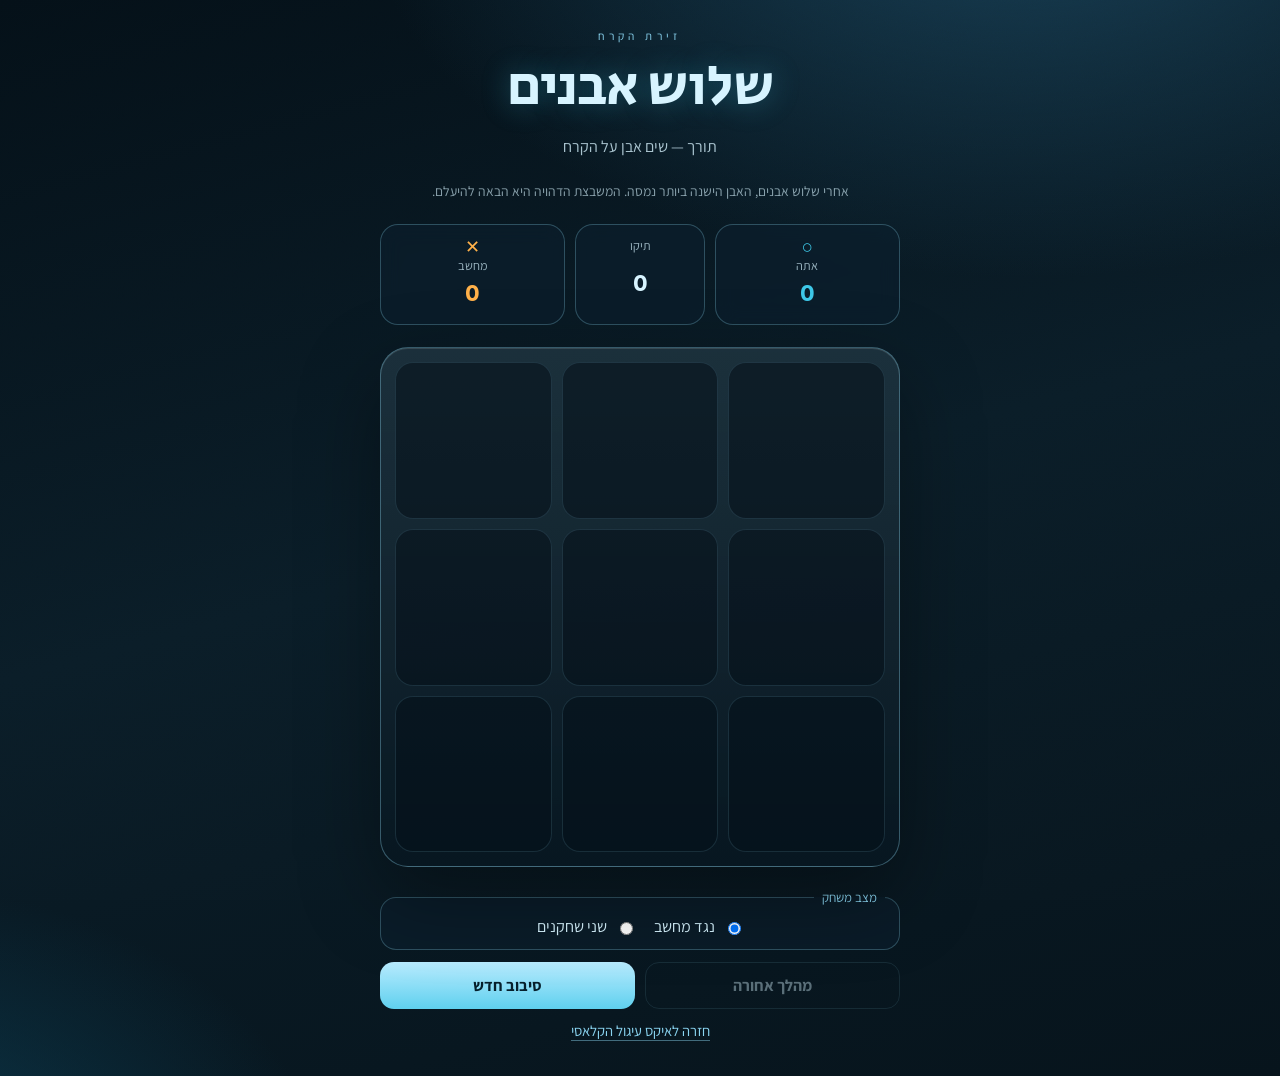
==== slide.html @ d3ebfb64 "Add new game mode "Three Stones on Ice" with complete game logic, UI, and styling. Updated index.htm" ====
<!DOCTYPE html>
<html lang="he" dir="rtl">
  <head>
    <meta charset="UTF-8" />
    <meta name="viewport" content="width=device-width, initial-scale=1.0" />
    <title>שלוש אבנים · זירת הקרח</title>
    <link rel="preconnect" href="https://fonts.googleapis.com" />
    <link rel="preconnect" href="https://fonts.gstatic.com" crossorigin />
    <link
      href="https://fonts.googleapis.com/css2?family=Assistant:wght@400;600;700&family=Secular+One&display=swap"
      rel="stylesheet"
    />
    <link rel="stylesheet" href="styles.css" />
  </head>
  <body>
    <div class="frost" aria-hidden="true"></div>
    <main class="arena">
      <header class="mast">
        <p class="kicker">זירת הקרח</p>
        <h1>שלוש אבנים</h1>
        <p class="sub" id="status">תורך — לכל שחקן רק שלוש אבנים</p>
      </header>

      <p class="hint">
        אחרי שלוש אבנים, האבן הישנה ביותר נמסה. המשבצת הדהויה היא הבאה להיעלם.
      </p>

      <section class="scoreboard" aria-label="ניקוד">
        <div class="chip o">
          <span class="chip-mark">○</span>
          <span class="chip-label" id="label-o">אתה</span>
          <strong id="score-o">0</strong>
        </div>
        <div class="chip draw">
          <span class="chip-label">תיקו</span>
          <strong id="score-d">0</strong>
        </div>
        <div class="chip x">
          <span class="chip-mark">✕</span>
          <span class="chip-label" id="label-x">מחשב</span>
          <strong id="score-x">0</strong>
        </div>
      </section>

      <div class="board-wrap">
        <div class="board" id="board" role="grid" aria-label="לוח המשחק">
          <button class="cell" data-i="0" role="gridcell" aria-label="משבצת 1"></button>
          <button class="cell" data-i="1" role="gridcell" aria-label="משבצת 2"></button>
          <button class="cell" data-i="2" role="gridcell" aria-label="משבצת 3"></button>
          <button class="cell" data-i="3" role="gridcell" aria-label="משבצת 4"></button>
          <button class="cell" data-i="4" role="gridcell" aria-label="משבצת 5"></button>
          <button class="cell" data-i="5" role="gridcell" aria-label="משבצת 6"></button>
          <button class="cell" data-i="6" role="gridcell" aria-label="משבצת 7"></button>
          <button class="cell" data-i="7" role="gridcell" aria-label="משבצת 8"></button>
          <button class="cell" data-i="8" role="gridcell" aria-label="משבצת 9"></button>
        </div>
        <svg class="win-line" id="winLine" viewBox="0 0 100 100" aria-hidden="true">
          <line id="winSeg" x1="0" y1="0" x2="0" y2="0" />
        </svg>
      </div>

      <div class="controls">
        <fieldset class="mode">
          <legend>מצב משחק</legend>
          <label>
            <input type="radio" name="mode" value="ai" checked />
            נגד מחשב
          </label>
          <label>
            <input type="radio" name="mode" value="pvp" />
            שני שחקנים
          </label>
        </fieldset>
        <div class="actions">
          <button type="button" class="ghost" id="undo" disabled>מהלך אחורה</button>
          <button type="button" class="solid" id="reset">סיבוב חדש</button>
        </div>
        <p class="mode-link"><a href="index.html">חזרה לאיקס עיגול הקלאסי</a></p>
      </div>
    </main>
    <script src="game-slide.js"></script>
  </body>
</html>
---- styles.css ----
:root {
  --ink: #07131c;
  --ice: #d7f4ff;
  --frost: #8ad4f0;
  --cyan: #3ec8e8;
  --amber: #ffb14a;
  --glass: rgba(12, 32, 46, 0.62);
  --line: rgba(141, 214, 240, 0.28);
}

* {
  box-sizing: border-box;
}

html,
body {
  margin: 0;
  min-height: 100%;
}

body {
  font-family: Assistant, "Segoe UI", sans-serif;
  color: var(--ice);
  background:
    radial-gradient(1200px 700px at 80% -10%, #184056 0%, transparent 55%),
    radial-gradient(900px 600px at -10% 110%, #0c3a4e 0%, transparent 50%),
    linear-gradient(165deg, #041018 0%, #0a1d28 48%, #07141c 100%);
  overflow: hidden;
}

.frost {
  position: fixed;
  inset: 0;
  pointer-events: none;
  background-image: url("data:image/svg+xml,%3Csvg xmlns='http://www.w3.org/2000/svg' width='180' height='180'%3E%3Cfilter id='n'%3E%3CfeTurbulence type='fractalNoise' baseFrequency='.8' numOctaves='3' stitchTiles='stitch'/%3E%3C/filter%3E%3Crect width='180' height='180' filter='url(%23n)' opacity='.18'/%3E%3C/svg%3E");
  mix-blend-mode: overlay;
  opacity: 0.35;
}

.arena {
  width: min(520px, calc(100vw - 32px));
  margin: 0 auto;
  min-height: 100dvh;
  display: grid;
  align-content: center;
  gap: 22px;
  padding: 28px 0 36px;
  position: relative;
  z-index: 1;
}

.mast {
  text-align: center;
}

.kicker {
  margin: 0;
  letter-spacing: 0.38em;
  font-size: 0.72rem;
  color: var(--frost);
  text-transform: uppercase;
}

h1 {
  font-family: "Secular One", Assistant, sans-serif;
  font-size: clamp(2.4rem, 8vw, 3.5rem);
  margin: 4px 0 8px;
  font-weight: 400;
  letter-spacing: -0.02em;
  text-shadow: 0 0 28px rgba(62, 200, 232, 0.35);
}

.sub {
  margin: 0;
  color: rgba(215, 244, 255, 0.78);
  min-height: 1.5em;
}

.scoreboard {
  display: grid;
  grid-template-columns: 1fr 0.7fr 1fr;
  gap: 10px;
}

.chip {
  background: var(--glass);
  border: 1px solid var(--line);
  border-radius: 18px;
  padding: 12px 10px;
  display: grid;
  justify-items: center;
  gap: 2px;
  backdrop-filter: blur(10px);
}

.chip strong {
  font-family: "Secular One", sans-serif;
  font-size: 1.55rem;
  font-weight: 400;
}

.chip-mark {
  font-size: 1.15rem;
  line-height: 1;
}

.chip.o .chip-mark,
.chip.o strong {
  color: var(--cyan);
}

.chip.x .chip-mark,
.chip.x strong {
  color: var(--amber);
}

.chip-label {
  font-size: 0.78rem;
  color: rgba(215, 244, 255, 0.7);
}

.board-wrap {
  position: relative;
  aspect-ratio: 1;
  padding: 14px;
  border-radius: 28px;
  background:
    linear-gradient(180deg, rgba(173, 232, 255, 0.12), rgba(8, 24, 34, 0.4)),
    rgba(8, 22, 32, 0.7);
  border: 1px solid rgba(141, 214, 240, 0.35);
  box-shadow:
    0 30px 80px rgba(0, 0, 0, 0.35),
    inset 0 1px 0 rgba(255, 255, 255, 0.12);
}

.board {
  display: grid;
  grid-template-columns: repeat(3, 1fr);
  grid-template-rows: repeat(3, 1fr);
  gap: 10px;
  height: 100%;
}

.cell {
  border: 0;
  border-radius: 18px;
  background: rgba(4, 16, 24, 0.55);
  color: inherit;
  cursor: pointer;
  position: relative;
  overflow: hidden;
  box-shadow: inset 0 0 0 1px rgba(141, 214, 240, 0.14);
  transition: transform 0.18s ease, background 0.18s ease;
}

.cell:hover:not(:disabled) {
  background: rgba(62, 200, 232, 0.1);
  transform: translateY(-1px);
}

.cell:disabled {
  cursor: default;
}

.cell.win {
  background: rgba(62, 200, 232, 0.18);
  box-shadow: inset 0 0 0 1px rgba(62, 200, 232, 0.55), 0 0 24px rgba(62, 200, 232, 0.2);
}

.mark {
  position: absolute;
  inset: 16%;
  display: block;
  animation: drop 0.28s cubic-bezier(0.2, 1.2, 0.3, 1);
}

.mark.o {
  border: 7px solid var(--cyan);
  border-radius: 50%;
  box-shadow: 0 0 18px rgba(62, 200, 232, 0.55);
}

.mark.x {
  background:
    linear-gradient(var(--amber), var(--amber)) center / 100% 7px no-repeat,
    linear-gradient(var(--amber), var(--amber)) center / 7px 100% no-repeat;
  transform: rotate(45deg);
  filter: drop-shadow(0 0 10px rgba(255, 177, 74, 0.55));
  border-radius: 4px;
}

@keyframes drop {
  from {
    transform: scale(0.4);
    opacity: 0;
  }
  to {
    opacity: 1;
  }
}

.mark.x {
  animation-name: drop-x;
}

@keyframes drop-x {
  from {
    transform: rotate(45deg) scale(0.4);
    opacity: 0;
  }
  to {
    transform: rotate(45deg);
    opacity: 1;
  }
}

.win-line {
  position: absolute;
  inset: 14px;
  pointer-events: none;
}

.win-line line {
  stroke: #fff;
  stroke-width: 2.4;
  stroke-linecap: round;
  filter: drop-shadow(0 0 6px #3ec8e8);
  stroke-dasharray: 140;
  stroke-dashoffset: 140;
}

.win-line.show line {
  animation: draw 0.45s ease forwards;
}

@keyframes draw {
  to {
    stroke-dashoffset: 0;
  }
}

.controls {
  display: grid;
  gap: 12px;
}

.mode {
  border: 1px solid var(--line);
  border-radius: 16px;
  margin: 0;
  padding: 10px 14px 12px;
  display: flex;
  gap: 18px;
  justify-content: center;
  background: var(--glass);
}

.mode legend {
  padding: 0 8px;
  color: var(--frost);
  font-size: 0.82rem;
}

.mode label {
  display: flex;
  gap: 8px;
  align-items: center;
  cursor: pointer;
}

.actions {
  display: grid;
  grid-template-columns: 1fr 1fr;
  gap: 10px;
}

button.ghost,
button.solid {
  font-family: inherit;
  font-size: 1rem;
  font-weight: 700;
  border-radius: 14px;
  padding: 12px 10px;
  cursor: pointer;
}

button.ghost {
  background: transparent;
  color: var(--ice);
  border: 1px solid var(--line);
}

button.ghost:disabled {
  opacity: 0.4;
  cursor: default;
}

button.solid {
  border: 0;
  color: #06202c;
  background: linear-gradient(180deg, #b9ecff, #5fd0ee);
}

.mode-link {
  margin: 0;
  text-align: center;
  font-size: 0.92rem;
}

.mode-link a {
  color: var(--frost);
  text-decoration: none;
  border-bottom: 1px solid rgba(138, 212, 240, 0.45);
}

.mode-link a:hover {
  color: var(--ice);
}

.cell.leaving .mark {
  opacity: 0.42;
}

.cell.leaving {
  box-shadow: inset 0 0 0 1px rgba(255, 177, 74, 0.35);
}

.hint {
  margin: 0;
  text-align: center;
  font-size: 0.86rem;
  color: rgba(215, 244, 255, 0.62);
  line-height: 1.45;
}

@media (max-width: 420px) {
  .arena {
    gap: 16px;
  }
  .board-wrap {
    padding: 10px;
    border-radius: 20px;
  }
  .cell {
    border-radius: 12px;
  }
}
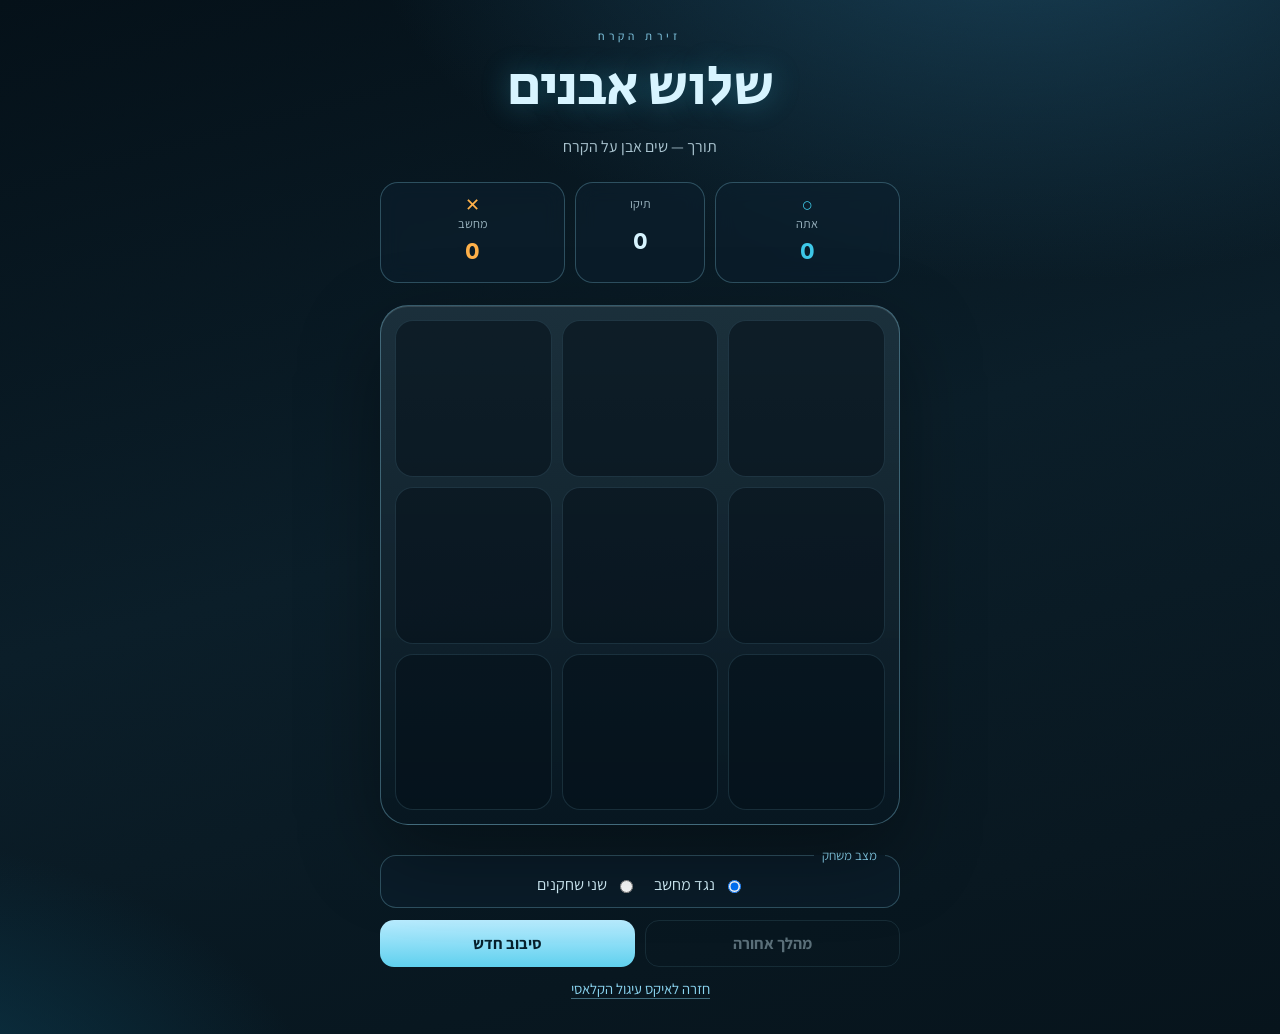
==== commit ef08991b: "Update game instructions and improve styling. Modified the status message in slide.html to clarify t" ====
--- a/slide.html
+++ b/slide.html
@@ -18,12 +18,8 @@
       <header class="mast">
         <p class="kicker">זירת הקרח</p>
         <h1>שלוש אבנים</h1>
-        <p class="sub" id="status">תורך — לכל שחקן רק שלוש אבנים</p>
+        <p class="sub" id="status">תורך — לכל שחקן רק שלוש אבנים. הישנה נמסה.</p>
       </header>
-
-      <p class="hint">
-        אחרי שלוש אבנים, האבן הישנה ביותר נמסה. המשבצת הדהויה היא הבאה להיעלם.
-      </p>
 
       <section class="scoreboard" aria-label="ניקוד">
         <div class="chip o">
--- a/styles.css
+++ b/styles.css
@@ -25,7 +25,8 @@
     radial-gradient(1200px 700px at 80% -10%, #184056 0%, transparent 55%),
     radial-gradient(900px 600px at -10% 110%, #0c3a4e 0%, transparent 50%),
     linear-gradient(165deg, #041018 0%, #0a1d28 48%, #07141c 100%);
-  overflow: hidden;
+  overflow-x: hidden;
+  overflow-y: auto;
 }
 
 .frost {
@@ -325,14 +326,6 @@
   box-shadow: inset 0 0 0 1px rgba(255, 177, 74, 0.35);
 }
 
-.hint {
-  margin: 0;
-  text-align: center;
-  font-size: 0.86rem;
-  color: rgba(215, 244, 255, 0.62);
-  line-height: 1.45;
-}
-
 @media (max-width: 420px) {
   .arena {
     gap: 16px;
